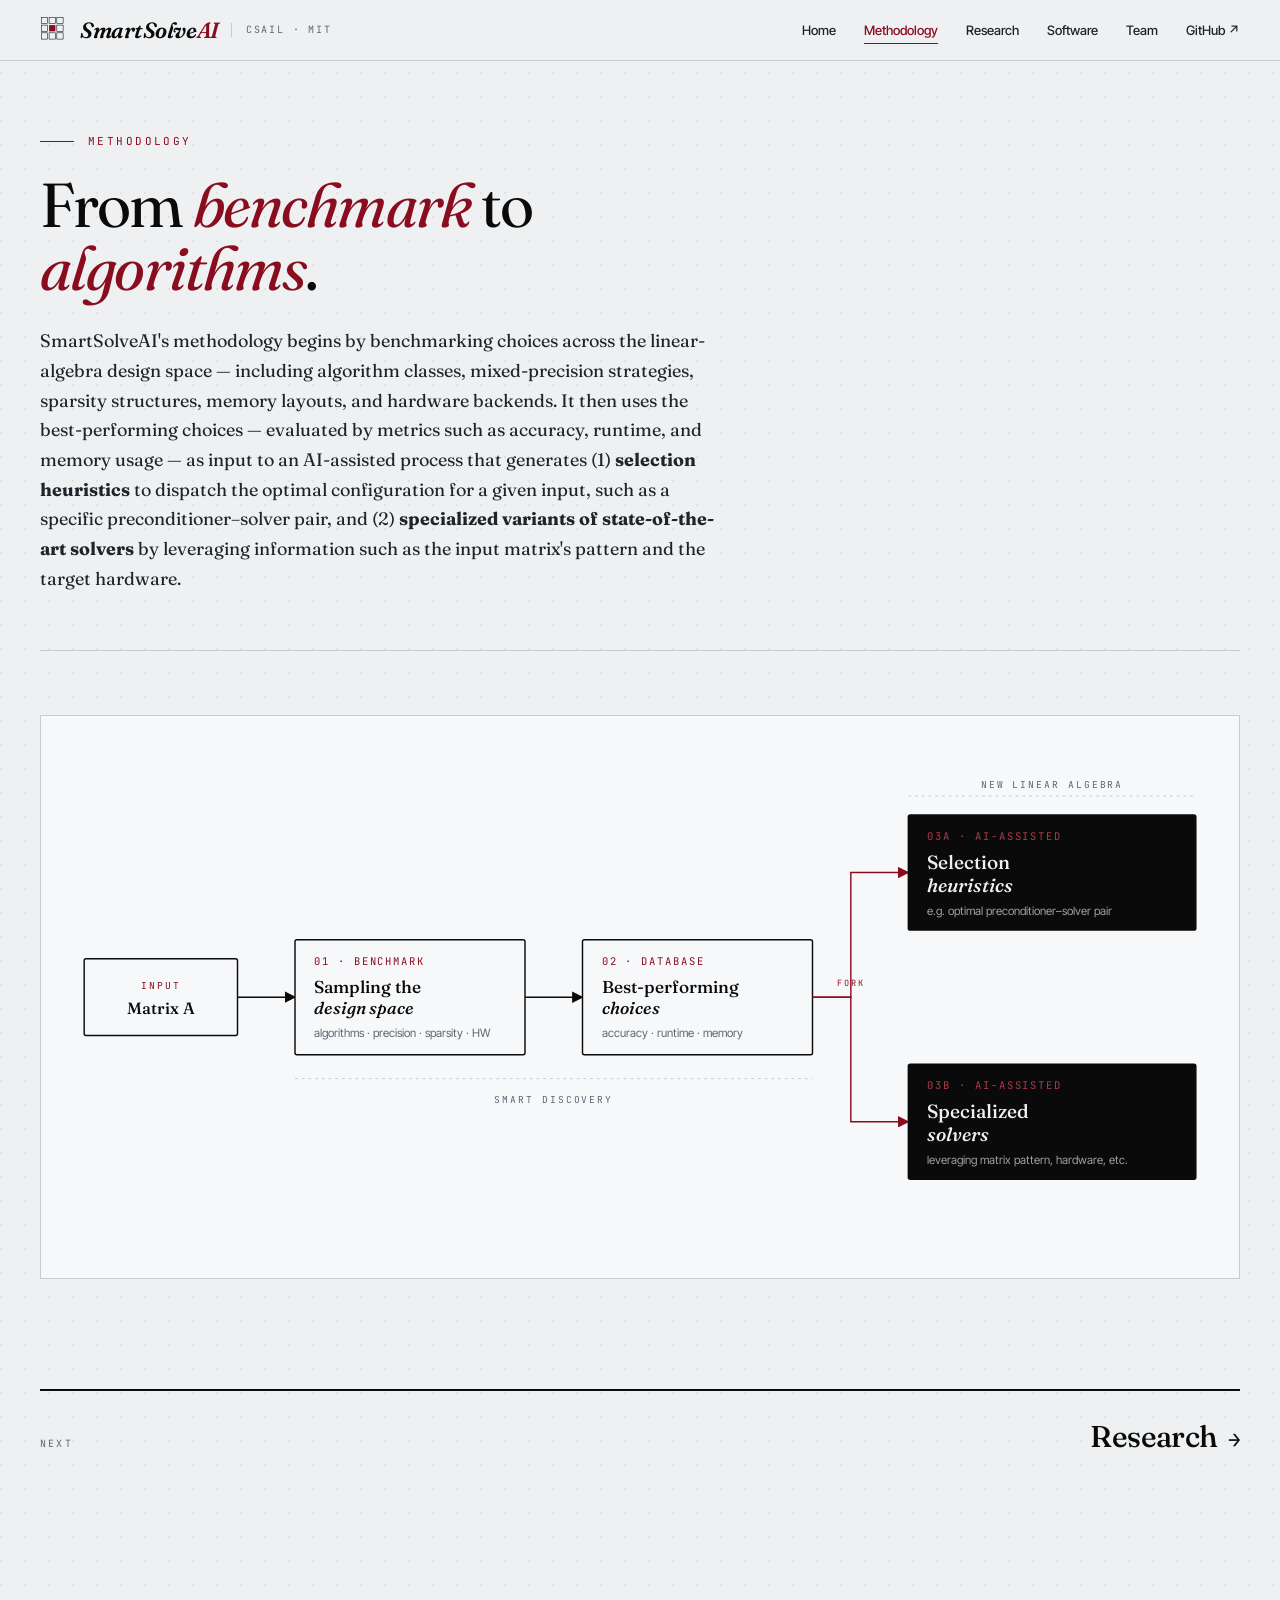
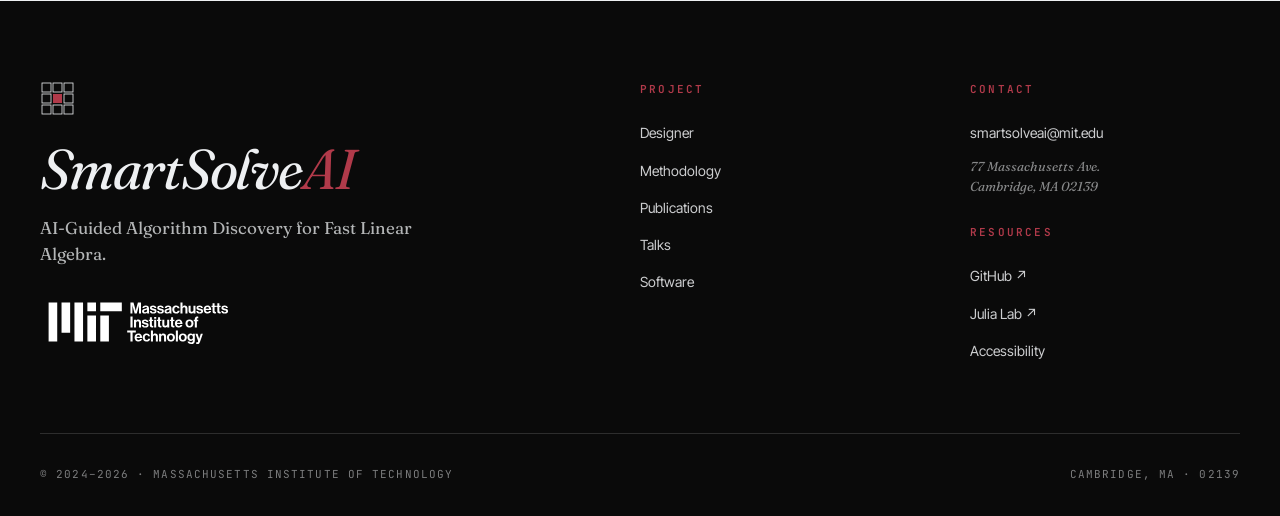
==== methodology.html @ df869f22 "Split the single page into five, with shared CSS and JS The site had grown to 8622px in one document" ====
<!DOCTYPE html>
<html lang="en">
<head>
<meta charset="UTF-8" />
<meta name="viewport" content="width=device-width, initial-scale=1.0" />
<!-- Google tag (gtag.js) -->
<script async src="https://www.googletagmanager.com/gtag/js?id=G-X3NBB3QCY7"></script>
<script>
  window.dataLayer = window.dataLayer || [];
  function gtag(){dataLayer.push(arguments);}
  gtag('js', new Date());
  gtag('config', 'G-X3NBB3QCY7');
</script>
<title>Methodology — SmartSolveAI | MIT</title>
<meta name="description" content="How SmartSolveAI works: benchmarking the linear-algebra design space, then using the best-performing choices to generate selection heuristics and specialized solver variants." />
<link rel="canonical" href="https://smartsolveai.mit.edu/methodology.html" />
<!-- Link previews. Plain meta tags — no account or service involved.
     Card regenerated from assets/social/og-card.src.html:
     google-chrome --headless --window-size=1200,630 --screenshot=assets/social/og-card.png <url> -->
<meta property="og:type" content="website" />
<meta property="og:site_name" content="SmartSolveAI" />
<meta property="og:url" content="https://smartsolveai.mit.edu/methodology.html" />
<meta property="og:title" content="Methodology — SmartSolveAI" />
<meta property="og:description" content="How SmartSolveAI works: benchmarking the linear-algebra design space, then using the best-performing choices to generate selection heuristics and specialized solver variants." />
<meta property="og:image" content="https://smartsolveai.mit.edu/assets/social/og-card.png" />
<meta property="og:image:type" content="image/png" />
<meta property="og:image:width" content="1200" />
<meta property="og:image:height" content="630" />
<meta property="og:image:alt" content="SmartSolveAI — AI-Guided Algorithm Discovery for Fast Linear Algebra. MIT CSAIL." />
<meta name="twitter:card" content="summary_large_image" />
<link rel="icon" type="image/svg+xml" href="data:image/svg+xml;utf8,<svg xmlns='http://www.w3.org/2000/svg' viewBox='0 0 80 80'><g stroke='%230a0a0a' stroke-width='3' fill='none'><rect x='4' y='4' width='18' height='18'/><rect x='26' y='4' width='18' height='18'/><rect x='48' y='4' width='18' height='18'/><rect x='4' y='26' width='18' height='18'/><rect x='48' y='26' width='18' height='18'/><rect x='4' y='48' width='18' height='18'/><rect x='26' y='48' width='18' height='18'/><rect x='48' y='48' width='18' height='18'/></g><rect x='26' y='26' width='18' height='18' fill='%238a0d1f'/></svg>" />
<link rel="preconnect" href="https://fonts.googleapis.com">
<link rel="preconnect" href="https://fonts.gstatic.com" crossorigin>
<link href="https://fonts.googleapis.com/css2?family=Fraunces:opsz,wght@9..144,300;9..144,400;9..144,500;9..144,600;9..144,700&family=Inter+Tight:wght@300;400;500;600;700&family=JetBrains+Mono:wght@300;400;500&display=swap" rel="stylesheet">
<link rel="stylesheet" href="assets/css/site.css?v=90e2dcd7-2072f599">
</head>
<body>

<a class="skip-link" href="#main">Skip to content</a>

<!-- TOP BAR -->
<header class="topbar">
  <div class="topbar-inner">
    <a href="index.html" class="brand" aria-label="SmartSolveAI home">
      <svg class="brand-svg" viewBox="0 0 80 80" xmlns="http://www.w3.org/2000/svg" aria-hidden="true">
        <g stroke="#0a0a0a" stroke-width="1.6" fill="none">
          <rect x="4"  y="4"  width="18" height="18"/>
          <rect x="26" y="4"  width="18" height="18"/>
          <rect x="48" y="4"  width="18" height="18"/>
          <rect x="4"  y="26" width="18" height="18"/>
          <rect x="48" y="26" width="18" height="18"/>
          <rect x="4"  y="48" width="18" height="18"/>
          <rect x="26" y="48" width="18" height="18"/>
          <rect x="48" y="48" width="18" height="18"/>
        </g>
        <rect x="26" y="26" width="18" height="18" fill="#8a0d1f"/>
      </svg>
      <span class="brand-mark">SmartSolve<span class="brand-mark-ai">AI</span></span>
      <span class="brand-tag">CSAIL · MIT</span>
    </a>
    <nav class="topnav">
      <a href="index.html">Home</a>
      <a href="methodology.html" class="is-active">Methodology</a>
      <a href="research.html">Research</a>
      <a href="software.html">Software</a>
      <a href="team.html">Team</a>
      <a href="https://github.com/Smart-Solve-AI">GitHub ↗</a>
    </nav>
  </div>
</header>



<main id="main">
<!-- PAGE HEAD -->
<header class="page-head">
  <div class="page-head-inner">
    <div class="page-eyebrow">Methodology</div>
    <h1 class="page-title">From <em>benchmark</em> to <em>algorithms</em>.</h1>
    <p class="page-lede">SmartSolveAI's methodology begins by benchmarking choices across the linear-algebra design space — including algorithm classes, mixed-precision strategies, sparsity structures, memory layouts, and hardware backends. It then uses the best-performing choices — evaluated by metrics such as accuracy, runtime, and memory usage — as input to an AI-assisted process that generates (1) <strong>selection heuristics</strong> to dispatch the optimal configuration for a given input, such as a specific preconditioner–solver pair, and (2) <strong>specialized variants of state-of-the-art solvers</strong> by leveraging information such as the input matrix's pattern and the target hardware.</p>
  </div>
</header>
<div class="page-rule"></div>

<!-- METHODOLOGY -->
<section class="content" id="methodology">

  <div class="pipeline">
    <svg viewBox="0 0 1200 520" xmlns="http://www.w3.org/2000/svg" aria-labelledby="pipelineTitle" role="img">
      <title id="pipelineTitle">SmartSolveAI methodology pipeline diagram</title>

      <defs>
        <marker id="arrow" viewBox="0 0 10 10" refX="9" refY="5" markerWidth="8" markerHeight="8" orient="auto">
          <path d="M 0 0 L 10 5 L 0 10 z" fill="#0a0a0a"/>
        </marker>
        <marker id="arrow-accent" viewBox="0 0 10 10" refX="9" refY="5" markerWidth="8" markerHeight="8" orient="auto">
          <path d="M 0 0 L 10 5 L 0 10 z" fill="#8a0d1f"/>
        </marker>
      </defs>

      <!-- INPUT -->
      <g class="node node-input">
        <rect x="20" y="220" width="160" height="80" rx="2" fill="#f7f8fa" stroke="#0a0a0a" stroke-width="1.5"/>
        <text x="100" y="252" text-anchor="middle" font-family="JetBrains Mono, monospace" font-size="10" letter-spacing="2" fill="#8a0d1f">INPUT</text>
        <text x="100" y="278" text-anchor="middle" font-family="Fraunces, serif" font-size="17" font-weight="500" fill="#0a0a0a">Matrix A</text>
      </g>

      <!-- Arrow to stage 01 -->
      <line x1="180" y1="260" x2="240" y2="260" stroke="#0a0a0a" stroke-width="1.5" marker-end="url(#arrow)"/>

      <!-- STAGE 01: BENCHMARK -->
      <g class="node">
        <rect x="240" y="200" width="240" height="120" rx="2" fill="#f7f8fa" stroke="#0a0a0a" stroke-width="1.5"/>
        <text x="260" y="226" font-family="JetBrains Mono, monospace" font-size="11" letter-spacing="2" fill="#8a0d1f">01 · BENCHMARK</text>
        <text x="260" y="256" font-family="Fraunces, serif" font-size="18" font-weight="500" fill="#0a0a0a">Sampling the</text>
        <text x="260" y="278" font-family="Fraunces, serif" font-size="18" font-weight="500" font-style="italic" fill="#0a0a0a">design space</text>
        <text x="260" y="302" font-family="Inter Tight, sans-serif" font-size="12" fill="#5c6773">algorithms · precision · sparsity · HW</text>
      </g>

      <!-- Arrow to stage 02 -->
      <line x1="480" y1="260" x2="540" y2="260" stroke="#0a0a0a" stroke-width="1.5" marker-end="url(#arrow)"/>

      <!-- STAGE 02: DATABASE / BEST-PERFORMING -->
      <g class="node">
        <rect x="540" y="200" width="240" height="120" rx="2" fill="#f7f8fa" stroke="#0a0a0a" stroke-width="1.5"/>
        <text x="560" y="226" font-family="JetBrains Mono, monospace" font-size="11" letter-spacing="2" fill="#8a0d1f">02 · DATABASE</text>
        <text x="560" y="256" font-family="Fraunces, serif" font-size="18" font-weight="500" fill="#0a0a0a">Best-performing</text>
        <text x="560" y="278" font-family="Fraunces, serif" font-size="18" font-weight="500" font-style="italic" fill="#0a0a0a">choices</text>
        <text x="560" y="302" font-family="Inter Tight, sans-serif" font-size="12" fill="#5c6773">accuracy · runtime · memory</text>
      </g>

      <!-- FORK -->
      <!-- top branch line -->
      <path d="M 780 260 L 820 260 L 820 130 L 880 130" fill="none" stroke="#8a0d1f" stroke-width="1.5" marker-end="url(#arrow-accent)"/>
      <!-- bottom branch line -->
      <path d="M 780 260 L 820 260 L 820 390 L 880 390" fill="none" stroke="#8a0d1f" stroke-width="1.5" marker-end="url(#arrow-accent)"/>

      <!-- fork label -->
      <text x="820" y="248" text-anchor="middle" font-family="JetBrains Mono, monospace" font-size="9" letter-spacing="2" fill="#8a0d1f">FORK</text>

      <!-- BRANCH A: SELECTION HEURISTICS -->
      <g class="node node-out">
        <rect x="880" y="70" width="300" height="120" rx="2" fill="#0a0a0a" stroke="#0a0a0a" stroke-width="1.5"/>
        <text x="900" y="96" font-family="JetBrains Mono, monospace" font-size="11" letter-spacing="2" fill="#b13a4a">03A · AI-ASSISTED</text>
        <text x="900" y="126" font-family="Fraunces, serif" font-size="20" font-weight="500" fill="#eef0f2">Selection</text>
        <text x="900" y="150" font-family="Fraunces, serif" font-size="20" font-weight="500" font-style="italic" fill="#eef0f2">heuristics</text>
        <text x="900" y="174" font-family="Inter Tight, sans-serif" font-size="12" fill="rgba(238,240,242,0.65)">e.g. optimal preconditioner–solver pair</text>
      </g>

      <!-- BRANCH B: SPECIALIZED SOLVERS -->
      <g class="node node-out">
        <rect x="880" y="330" width="300" height="120" rx="2" fill="#0a0a0a" stroke="#0a0a0a" stroke-width="1.5"/>
        <text x="900" y="356" font-family="JetBrains Mono, monospace" font-size="11" letter-spacing="2" fill="#b13a4a">03B · AI-ASSISTED</text>
        <text x="900" y="386" font-family="Fraunces, serif" font-size="20" font-weight="500" fill="#eef0f2">Specialized</text>
        <text x="900" y="410" font-family="Fraunces, serif" font-size="20" font-weight="500" font-style="italic" fill="#eef0f2">solvers</text>
        <text x="900" y="434" font-family="Inter Tight, sans-serif" font-size="12" fill="rgba(238,240,242,0.65)">leveraging matrix pattern, hardware, etc.</text>
      </g>

      <!-- shared-stage dotted underline -->
      <line x1="240" y1="345" x2="780" y2="345" stroke="#c4ccd4" stroke-width="1" stroke-dasharray="3 4"/>
      <text x="510" y="370" text-anchor="middle" font-family="JetBrains Mono, monospace" font-size="10" letter-spacing="2" fill="#5c6773">SMART DISCOVERY</text>

      <!-- divergence label -->
      <line x1="880" y1="50" x2="1180" y2="50" stroke="#c4ccd4" stroke-width="1" stroke-dasharray="3 4"/>
      <text x="1030" y="42" text-anchor="middle" font-family="JetBrains Mono, monospace" font-size="10" letter-spacing="2" fill="#5c6773">NEW LINEAR ALGEBRA</text>
    </svg>
  </div>
</section>


<!-- NEXT -->
<nav class="page-next">
  <div class="page-next-inner">
    <span class="page-next-label">Next</span>
    <a class="page-next-link" href="research.html">Research<span class="arr">→</span></a>
  </div>
</nav>
</main>

<!-- FOOTER -->
<footer>
  <div class="footer-inner">
    <div class="footer-top">
      <div>
        <svg class="footer-mark" viewBox="0 0 80 80" xmlns="http://www.w3.org/2000/svg" aria-hidden="true">
          <g stroke="#eef0f2" stroke-width="1.6" fill="none">
            <rect x="4"  y="4"  width="18" height="18"/>
            <rect x="26" y="4"  width="18" height="18"/>
            <rect x="48" y="4"  width="18" height="18"/>
            <rect x="4"  y="26" width="18" height="18"/>
            <rect x="48" y="26" width="18" height="18"/>
            <rect x="4"  y="48" width="18" height="18"/>
            <rect x="26" y="48" width="18" height="18"/>
            <rect x="48" y="48" width="18" height="18"/>
          </g>
          <rect x="26" y="26" width="18" height="18" fill="#b13a4a"/>
        </svg>
        <div class="footer-brand">SmartSolve<span class="footer-brand-ai">AI</span></div>
        <p class="footer-tagline">
          AI-Guided Algorithm Discovery for Fast Linear Algebra.
        </p>

        <!--
          MIT LOCK-UP — required by MIT Brand Guide (brand.mit.edu/logos-marks/logo-lock-ups).
          Replace src below with the official lock-up downloaded from:
          https://brand.mit.edu/downloads?downloads_keywords=lockups
          The three-line lock-up should be used above 50px tall on digital.
          When over a dark background (this footer), use the WHITE variant.
        -->
        <a href="https://www.mit.edu/" class="mit-lockup" target="_blank" rel="noopener" aria-label="Massachusetts Institute of Technology">
          <img src="assets/logos/mit-lockup-white.svg" alt="Massachusetts Institute of Technology"
               onerror="this.style.display='none'; this.nextElementSibling.style.display='block';"/>
          <span class="mit-lockup-fallback">Massachusetts Institute of Technology</span>
        </a>
      </div>
      <div class="footer-col">
        <h2 class="footer-head">Project</h2>
        <ul>
          <li><a href="index.html#designer">Designer</a></li>
          <li><a href="methodology.html">Methodology</a></li>
          <li><a href="research.html#publications">Publications</a></li>
          <li><a href="research.html#talks">Talks</a></li>
          <li><a href="software.html">Software</a></li>
        </ul>
      </div>
      <div class="footer-col">
        <h2 class="footer-head">Contact</h2>
        <ul>
          <li><a href="mailto:smartsolveai@mit.edu">smartsolveai@mit.edu</a></li>
          <li class="footer-addr">77 Massachusetts Ave.<br>Cambridge, MA 02139</li>
        </ul>
        <h2 class="footer-head" style="margin-top:28px">Resources</h2>
        <ul>
          <li><a href="https://github.com/Smart-Solve-AI" target="_blank" rel="noopener">GitHub ↗</a></li>
          <li><a href="https://julia.mit.edu/" target="_blank" rel="noopener">Julia Lab ↗</a></li>
          <li><a href="https://accessibility.mit.edu/captioning/mit-nad-agreement/" target="_blank" rel="noopener">Accessibility</a></li>
        </ul>
      </div>
    </div>
    <div class="footer-bottom">
      <div>© 2024–2026 · Massachusetts Institute of Technology</div>
      <div>Cambridge, MA · 02139</div>
    </div>
  </div>
</footer>

<script src="assets/js/site.js?v=90e2dcd7-2072f599" defer></script>

</body>
</html>
---- assets/css/site.css ----
/* SmartSolveAI — site-wide stylesheet, shared by every page. */
:root {
    --ink: #0a0a0a;
    --ink-soft: #1f242b;
    --paper: #eef0f2;
    --paper-warm: #e3e7ec;
    --paper-bright: #f7f8fa;
    --accent: #8a0d1f;
    --accent-soft: #b13a4a;
    --rule: #c4ccd4;
    --muted: #5c6773;
    --highlight: #dfe5ec;
    --serif: 'Fraunces', 'Times New Roman', serif;
    --sans: 'Inter Tight', system-ui, sans-serif;
    --mono: 'JetBrains Mono', 'Courier New', monospace;
  }

  * { margin: 0; padding: 0; box-sizing: border-box; }

  html { scroll-behavior: smooth; }

  body {
    background: var(--paper);
    color: var(--ink);
    font-family: var(--serif);
    font-weight: 400;
    line-height: 1.6;
    font-size: 17px;
    -webkit-font-smoothing: antialiased;
    overflow-x: hidden;
    background-image:
      radial-gradient(circle at 1px 1px, rgba(10,10,10,0.06) 1px, transparent 0);
    background-size: 24px 24px;
  }

  /* ------------- NAVIGATION ------------- */
  .topbar {
    position: sticky;
    top: 0;
    z-index: 100;
    background: rgba(238, 240, 242, 0.92);
    backdrop-filter: blur(12px);
    -webkit-backdrop-filter: blur(12px);
    border-bottom: 1px solid var(--rule);
  }
  .topbar-inner {
    max-width: 1280px;
    margin: 0 auto;
    padding: 16px 40px;
    display: flex;
    align-items: center;
    justify-content: space-between;
    gap: 32px;
  }
  .brand {
    display: flex;
    align-items: center;
    gap: 12px;
    text-decoration: none;
    color: var(--ink);
  }
  .brand-svg {
    width: 28px;
    height: 28px;
    flex-shrink: 0;
    transition: transform 0.4s cubic-bezier(0.2, 0.8, 0.2, 1);
  }
  .brand:hover .brand-svg {
    transform: rotate(-90deg);
  }
  .brand-mark {
    font-family: var(--serif);
    font-weight: 600;
    font-size: 22px;
    letter-spacing: -0.02em;
    font-style: italic;
    line-height: 1;
  }
  .brand-mark-ai {
    color: var(--accent);
  }
  .brand-tag {
    font-family: var(--mono);
    font-size: 10px;
    text-transform: uppercase;
    letter-spacing: 0.18em;
    color: var(--muted);
    border-left: 1px solid var(--rule);
    padding-left: 14px;
    line-height: 1.4;
    align-self: center;
  }
  .topnav {
    display: flex;
    gap: 28px;
    font-family: var(--sans);
    font-size: 13px;
    font-weight: 500;
  }
  .topnav a {
    color: var(--ink-soft);
    text-decoration: none;
    position: relative;
    transition: color 0.2s;
  }
  .topnav a:hover { color: var(--accent); }
  .topnav a::after {
    content: '';
    position: absolute;
    bottom: -4px; left: 0;
    width: 0; height: 1px;
    background: var(--accent);
    transition: width 0.25s;
  }
  .topnav a:hover::after { width: 100%; }

  /* ------------- HERO ------------- */
  .hero {
    max-width: 1280px;
    margin: 0 auto;
    padding: 80px 40px 60px;
    position: relative;
  }
  .hero-grid {
    display: grid;
    grid-template-columns: 1fr 1fr;
    gap: 80px;
    align-items: end;
  }
  .hero-meta {
    font-family: var(--mono);
    font-size: 11px;
    letter-spacing: 0.2em;
    text-transform: uppercase;
    color: var(--muted);
    display: flex;
    align-items: center;
    gap: 14px;
    margin-bottom: 28px;
  }
  .hero-meta::before {
    content: '';
    width: 36px; height: 1px;
    background: var(--accent);
  }
  .hero-title {
    font-family: var(--serif);
    font-weight: 400;
    font-size: clamp(48px, 7vw, 92px);
    line-height: 0.98;
    letter-spacing: -0.035em;
    color: var(--ink);
    font-variation-settings: "opsz" 144;
  }
  .hero-title em {
    font-style: italic;
    color: var(--accent);
    font-weight: 500;
  }
  .hero-rule {
    height: 1px;
    background: var(--ink);
    margin: 40px 0 0;
    width: 100%;
  }
  .hero-side {
    padding-bottom: 8px;
  }
  .hero-lede {
    font-family: var(--serif);
    font-size: 19px;
    line-height: 1.55;
    color: var(--ink-soft);
    font-weight: 400;
  }
  .hero-lede strong {
    background: var(--highlight);
    padding: 1px 6px;
    font-weight: 500;
    box-decoration-break: clone;
    -webkit-box-decoration-break: clone;
  }
  .hero-banner-note {
    margin-top: 24px;
    padding: 14px 18px;
    background: var(--paper-bright);
    border-left: 3px solid var(--accent);
    font-family: var(--sans);
    font-size: 13px;
    color: var(--ink-soft);
  }
  .hero-banner-note .pulse {
    display: inline-block;
    width: 8px; height: 8px;
    border-radius: 50%;
    background: var(--accent);
    margin-right: 10px;
    animation: pulse 1.8s ease-in-out infinite;
    vertical-align: middle;
  }
  @keyframes pulse {
    0%, 100% { opacity: 1; transform: scale(1); }
    50% { opacity: 0.4; transform: scale(1.3); }
  }

  /* Decorative matrix art in hero */
  .matrix-art {
    position: absolute;
    top: 90px;
    right: -40px;
    width: 220px;
    height: 220px;
    opacity: 0.07;
    pointer-events: none;
    z-index: 0;
  }

  /* ------------- METRICS BAR ------------- */
  .metrics {
    max-width: 1280px;
    margin: 60px auto 0;
    padding: 0 40px;
  }
  .metrics-row {
    display: grid;
    grid-template-columns: repeat(4, 1fr);
    border-top: 2px solid var(--ink);
    border-bottom: 1px solid var(--rule);
  }
  .metric {
    padding: 28px 24px 28px 0;
    border-right: 1px solid var(--rule);
  }
  .metric:last-child { border-right: none; padding-right: 0; }
  .metric:not(:first-child) { padding-left: 24px; }
  .metric-num {
    font-family: var(--serif);
    font-size: 48px;
    line-height: 1;
    font-weight: 400;
    letter-spacing: -0.03em;
    color: var(--ink);
  }
  .metric-num sup {
    font-size: 18px;
    color: var(--accent);
    font-weight: 500;
    margin-left: 2px;
    top: -1.4em;
  }
  .metric-label {
    font-family: var(--mono);
    font-size: 11px;
    text-transform: uppercase;
    letter-spacing: 0.15em;
    color: var(--muted);
    margin-top: 12px;
  }

  /* ------------- SECTION SCAFFOLDING ------------- */
  section.content {
    max-width: 1280px;
    margin: 0 auto;
    padding: 110px 40px 0;
  }
  .section-head {
    display: grid;
    grid-template-columns: 1fr 2fr;
    gap: 60px;
    margin-bottom: 56px;
    align-items: start;
  }
  .section-eyebrow {
    font-family: var(--mono);
    font-size: 11px;
    letter-spacing: 0.22em;
    text-transform: uppercase;
    color: var(--accent);
    display: flex;
    align-items: center;
    gap: 12px;
  }
  .section-eyebrow .num {
    font-size: 10px;
    color: var(--muted);
    border: 1px solid var(--rule);
    padding: 3px 7px;
    border-radius: 2px;
  }
  .section-title {
    font-family: var(--serif);
    font-size: clamp(36px, 4.5vw, 56px);
    line-height: 1.02;
    letter-spacing: -0.025em;
    font-weight: 400;
    margin-top: 20px;
  }
  .section-title em { font-style: italic; color: var(--accent); }
  .section-lede {
    font-size: 18px;
    line-height: 1.65;
    color: var(--ink-soft);
    max-width: 56ch;
  }

  /* ------------- METHODOLOGY · PIPELINE ------------- */
  .pipeline {
    background: var(--paper-bright);
    border: 1px solid var(--rule);
    padding: 32px 24px;
    overflow-x: auto;
  }
  .pipeline svg {
    width: 100%;
    height: auto;
    min-width: 900px;
    display: block;
  }

  /* ------------- PUBLICATIONS ------------- */
  .pubs-list {
    border-top: 2px solid var(--ink);
  }
  .pub {
    display: grid;
    grid-template-columns: 100px 1fr auto;
    gap: 32px;
    padding: 28px 0;
    border-bottom: 1px solid var(--rule);
    align-items: start;
    transition: background 0.25s;
  }
  .pub:hover { background: rgba(232, 220, 184, 0.25); padding-left: 12px; padding-right: 12px; }
  .pub-year {
    font-family: var(--mono);
    font-size: 13px;
    letter-spacing: 0.1em;
    color: var(--muted);
    padding-top: 3px;
  }
  .pub-content { font-family: var(--serif); }
  .pub-title {
    font-size: 19px;
    line-height: 1.35;
    font-weight: 500;
    letter-spacing: -0.01em;
    margin-bottom: 8px;
  }
  .pub-title em { font-style: italic; }
  .award-tag {
    display: inline-block;
    font-family: var(--mono);
    font-size: 10px;
    letter-spacing: 0.15em;
    text-transform: uppercase;
    font-style: normal;
    color: var(--accent);
    border: 1px solid var(--accent);
    padding: 3px 8px 2px;
    margin-left: 8px;
    vertical-align: middle;
    white-space: nowrap;
    font-weight: 500;
    line-height: 1.4;
    transform: translateY(-2px);
  }
  .kind-tag-deprecated {
    border-style: dashed;
    opacity: 0.85;
  }
  .kind-tag {
    display: inline-block;
    font-family: var(--mono);
    font-size: 10px;
    letter-spacing: 0.15em;
    text-transform: uppercase;
    font-style: normal;
    color: var(--muted);
    border: 1px solid var(--rule);
    padding: 3px 8px 2px;
    margin-left: 8px;
    vertical-align: middle;
    white-space: nowrap;
    font-weight: 500;
    line-height: 1.4;
    transform: translateY(-2px);
  }
  .pub-authors {
    font-size: 14px;
    color: var(--ink-soft);
    font-family: var(--sans);
    margin-bottom: 6px;
  }
  .pub-venue {
    font-size: 13px;
    color: var(--muted);
    font-family: var(--sans);
    font-style: italic;
  }
  .pub-venue a {
    color: var(--ink-soft);
    text-decoration: none;
    border-bottom: 1px dotted var(--rule);
    transition: color 0.2s, border-color 0.2s;
  }
  .pub-venue a:hover {
    color: var(--accent);
    border-bottom-color: var(--accent);
    border-bottom-style: solid;
  }
  .pub-link {
    font-family: var(--mono);
    font-size: 11px;
    text-transform: uppercase;
    letter-spacing: 0.15em;
    color: var(--ink);
    text-decoration: none;
    border-bottom: 1px solid var(--ink);
    padding-bottom: 2px;
    align-self: center;
    transition: color 0.2s, border-color 0.2s;
    white-space: nowrap;
  }
  .pub-link:hover { color: var(--accent); border-color: var(--accent); }
  .pub-link.preparing { border: 1px dashed var(--muted); padding: 6px 10px; border-bottom: 1px dashed var(--muted); color: var(--muted); }
  .pub-link.pub-link-pending {
    color: var(--muted);
    border-bottom-color: var(--muted);
    border-bottom-style: dashed;
    pointer-events: none;
  }
  .pub-link.pub-link-pending::after {
    content: ' (link soon)';
    font-size: 9px;
    letter-spacing: 0.1em;
    color: var(--muted);
  }
  .pub-actions-col {
    display: flex;
    flex-direction: column;
    align-items: flex-end;
    gap: 12px;
    align-self: center;
  }
  .pub-bib {
    font-family: var(--mono);
    font-size: 11px;
    text-transform: uppercase;
    letter-spacing: 0.15em;
    color: var(--muted);
    background: none;
    border: none;
    border-bottom: 1px dashed var(--muted);
    padding-bottom: 2px;
    cursor: pointer;
    transition: color 0.2s, border-color 0.2s;
    white-space: nowrap;
  }
  .pub-bib:hover { color: var(--accent); border-color: var(--accent); border-bottom-style: solid; }
  .pub-bib-all-bar {
    display: flex;
    justify-content: flex-end;
    padding: 14px 0;
    border-bottom: 2px solid var(--ink);
    margin-bottom: 0;
  }
  .pub-bib-all {
    font-family: var(--mono);
    font-size: 11px;
    text-transform: uppercase;
    letter-spacing: 0.15em;
    color: var(--muted);
    background: none;
    border: none;
    border-bottom: 1px dashed var(--muted);
    padding-bottom: 2px;
    cursor: pointer;
    transition: color 0.2s, border-color 0.2s;
  }
  .pub-bib-all:hover { color: var(--accent); border-color: var(--accent); border-bottom-style: solid; }

  /* ------------- TALKS ------------- */
  .talks {
    display: grid;
    grid-template-columns: 1fr 1fr 1fr;
    gap: 24px;
  }
  .talk-card {
    background: var(--paper-bright);
    border: 1px solid var(--rule);
    padding: 28px;
    text-decoration: none;
    color: var(--ink);
    display: flex;
    flex-direction: column;
    transition: transform 0.3s, border-color 0.3s, box-shadow 0.3s;
    position: relative;
  }
  .talk-card:hover {
    transform: translateY(-3px);
    border-color: var(--ink);
    box-shadow: 6px 6px 0 var(--ink);
  }
  .talk-venue {
    font-family: var(--mono);
    font-size: 10px;
    letter-spacing: 0.18em;
    text-transform: uppercase;
    color: var(--accent);
    margin-bottom: 16px;
  }
  .talk-title {
    font-family: var(--serif);
    font-size: 18px;
    line-height: 1.3;
    font-weight: 500;
    letter-spacing: -0.01em;
    font-style: italic;
    margin-bottom: 16px;
    flex: 1;
  }
  .talk-meta {
    font-family: var(--sans);
    font-size: 13px;
    color: var(--ink-soft);
    margin-top: auto;
    padding-top: 16px;
    border-top: 1px solid var(--rule);
    display: flex;
    justify-content: space-between;
    align-items: center;
  }
  .talk-arrow {
    font-family: var(--mono);
    font-size: 14px;
    transition: transform 0.25s;
  }
  .talk-card:hover .talk-arrow { transform: translateX(4px); color: var(--accent); }

  /* ------------- SOFTWARE ------------- */
  .software-block {
    display: grid;
    grid-template-columns: 1fr 1fr;
    gap: 60px;
    align-items: start;
  }
  .code-window {
    background: var(--ink);
    border-radius: 6px;
    overflow: hidden;
    font-family: var(--mono);
    box-shadow: 0 20px 40px -10px rgba(0,0,0,0.25);
  }
  .code-header {
    background: #1a1a1a;
    padding: 12px 16px;
    display: flex;
    align-items: center;
    gap: 8px;
    border-bottom: 1px solid #2a2a2a;
  }
  .code-dot {
    width: 11px; height: 11px;
    border-radius: 50%;
    background: #3a3a3a;
  }
  .code-dot.r { background: #ff5f56; }
  .code-dot.y { background: #ffbd2e; }
  .code-dot.g { background: #27c93f; }
  .code-filename {
    margin-left: 12px;
    color: #888;
    font-size: 12px;
  }
  .code-body {
    padding: 22px 24px;
    font-size: 13.5px;
    line-height: 1.7;
    color: #e8e8e8;
    overflow-x: auto;
  }
  .code-body .kw { color: #ff8896; }
  .code-body .fn { color: #ffd58a; }
  .code-body .str { color: #a8d995; }
  .code-body .com { color: #6a6a6a; font-style: italic; }
  .code-body .var { color: #9bbcff; }
  .code-body .prompt { color: #ff8896; font-weight: 600; margin-right: 4px; }

  .poc-block { margin-bottom: 24px; }
  .poc-block:last-child { margin-bottom: 0; }
  .code-row {
    margin-top: 40px;
    display: grid;
    grid-template-columns: 1fr 1fr;
    gap: 24px;
    align-items: start;
  }
  .code-row .poc-block { margin-bottom: 0; }
  .poc-label {
    font-family: var(--mono);
    font-size: 11px;
    letter-spacing: 0.22em;
    text-transform: uppercase;
    color: var(--accent);
    margin-bottom: 12px;
    display: flex;
    align-items: center;
    gap: 12px;
  }
  .poc-label::after {
    content: '';
    flex: 1;
    height: 1px;
    background: var(--rule);
  }

  .software-info h3 {
    font-family: var(--serif);
    font-size: 26px;
    font-weight: 500;
    letter-spacing: -0.02em;
    margin-bottom: 16px;
    line-height: 1.2;
  }
  .software-info p {
    font-size: 16px;
    line-height: 1.65;
    color: var(--ink-soft);
    margin-bottom: 24px;
  }
  .software-actions {
    display: flex;
    gap: 14px;
    flex-wrap: wrap;
  }
  .btn {
    display: inline-flex;
    align-items: center;
    gap: 10px;
    padding: 13px 22px;
    font-family: var(--sans);
    font-size: 13px;
    font-weight: 500;
    text-decoration: none;
    letter-spacing: 0.02em;
    transition: all 0.25s;
    border: 1px solid var(--ink);
  }
  .btn-primary {
    background: var(--ink);
    color: var(--paper);
  }
  .btn-primary:hover {
    background: var(--accent);
    border-color: var(--accent);
  }
  .btn-ghost {
    background: transparent;
    color: var(--ink);
  }
  .btn-ghost:hover {
    background: var(--ink);
    color: var(--paper);
  }
  .btn-arrow {
    font-family: var(--mono);
    font-size: 14px;
  }
  .software-citation {
    margin-top: 28px;
    padding: 18px 20px;
    background: var(--paper-bright);
    border-left: 2px solid var(--rule);
    font-family: var(--mono);
    font-size: 12px;
    line-height: 1.7;
    color: var(--muted);
  }

  /* ------------- PRODUCT BLOCKS ------------- */
  .product-block {
    margin-bottom: 80px;
  }
  .product-block:last-child {
    margin-bottom: 0;
  }
  .product-badge {
    display: flex;
    align-items: baseline;
    gap: 16px;
    padding-bottom: 18px;
    margin-bottom: 36px;
    border-bottom: 1px solid var(--rule);
  }
  .product-badge-num {
    font-family: var(--mono);
    font-size: 11px;
    letter-spacing: 0.2em;
    color: var(--accent);
  }
  .product-badge-name {
    font-family: var(--serif);
    font-size: 24px;
    font-weight: 500;
    letter-spacing: -0.015em;
    color: var(--ink);
  }
  .product-badge-kind {
    margin-left: auto;
    font-family: var(--mono);
    font-size: 10px;
    letter-spacing: 0.18em;
    text-transform: uppercase;
    color: var(--muted);
  }

  /* Inline links inside product descriptions */
  .inline-link {
    color: var(--ink);
    text-decoration: none;
    border-bottom: 1px solid var(--rule);
    transition: color 0.2s, border-color 0.2s;
  }
  .inline-link:hover {
    color: var(--accent);
    border-bottom-color: var(--accent);
  }

  /* Pending CTA — sits on top of btn-primary, keeps the dark ground but signals "not yet live" */
  .btn.btn-pending {
    opacity: 0.55;
    pointer-events: none;
    cursor: not-allowed;
  }
  .btn.btn-pending::after {
    content: ' · coming soon';
    font-size: 11px;
    letter-spacing: 0.1em;
    margin-left: 4px;
    opacity: 0.85;
  }

  /* Discovery flow micro-diagram */
  .discovery-flow {
    width: 100%;
    height: auto;
    display: block;
    background: var(--paper-bright);
    border: 1px solid var(--rule);
    padding: 18px;
  }

  /* Multi-paragraph spacing inside software-info */
  .software-info p + p {
    margin-top: 14px;
  }

  /* ------------- TEAM ------------- */
  .julia-inline {
    color: var(--ink);
    text-decoration: none;
    font-weight: 500;
    border-bottom: 1px solid var(--ink);
    padding-bottom: 1px;
    white-space: nowrap;
    transition: color 0.2s, border-color 0.2s;
  }
  .julia-inline:hover {
    color: var(--accent);
    border-bottom-color: var(--accent);
  }
  .julia-dot-mark {
    display: inline-block;
    position: relative;
    width: 18px;
    height: 16px;
    vertical-align: -3px;
    margin-right: 6px;
  }
  .julia-dot-mark .dot {
    position: absolute;
    width: 8px; height: 8px;
    border-radius: 50%;
  }
  /* triangle: red on top, purple bottom-left, green bottom-right */
  .julia-dot-mark .dot-r { top: 0; left: 50%; transform: translateX(-50%); background: #cb3c33; }
  .julia-dot-mark .dot-p { bottom: 0; left: 0; background: #9558b2; }
  .julia-dot-mark .dot-g { bottom: 0; right: 0; background: #389826; }
  .ext-arrow {
    display: inline-block;
    margin-left: 4px;
    font-family: var(--mono);
    font-size: 0.85em;
    color: var(--muted);
  }
  .julia-inline:hover .ext-arrow { color: var(--accent); }

  /* ------------- ACKNOWLEDGEMENTS ------------- */
  .ack-row {
    display: grid;
    grid-template-columns: repeat(3, 1fr);
    gap: 24px;
  }
  .ack-card {
    background: var(--paper-bright);
    border: 1px solid var(--rule);
    padding: 36px 28px 28px;
    text-decoration: none;
    color: var(--ink);
    text-align: center;
    transition: all 0.3s;
    display: flex;
    flex-direction: column;
    justify-content: flex-start;
    align-items: center;
    min-height: 220px;
  }
  .ack-card:hover {
    background: var(--paper-warm);
    border-color: var(--ink);
  }
  .ack-logo {
    height: 70px;
    margin-bottom: 22px;
    display: flex;
    align-items: center;
    justify-content: center;
    width: 100%;
  }
  .ack-logo img {
    max-height: 70px;
    max-width: 180px;
    width: auto;
    height: auto;
    object-fit: contain;
    transition: opacity 0.3s;
  }
  .ack-card:hover .ack-logo img { opacity: 0.85; }
  .ack-logo-fallback {
    display: none;
    font-family: var(--serif);
    font-weight: 500;
    font-size: 38px;
    letter-spacing: 0.04em;
    color: var(--ink);
    line-height: 1;
  }
  .ack-card:hover .ack-logo-fallback { color: var(--accent); }
  .ack-card .ack-name {
    font-family: var(--serif);
    font-size: 16px;
    font-weight: 500;
    letter-spacing: -0.005em;
    line-height: 1.3;
    margin-bottom: 6px;
  }
  .ack-card .ack-desc {
    font-family: var(--mono);
    font-size: 10px;
    letter-spacing: 0.18em;
    text-transform: uppercase;
    line-height: 1.5;
    color: var(--muted);
    transition: color 0.3s;
    margin-top: 4px;
  }

  /* ------------- FOOTER ------------- */
  footer {
    margin-top: 140px;
    background: var(--ink);
    color: var(--paper);
    padding: 80px 0 32px;
  }
  .footer-inner {
    max-width: 1280px;
    margin: 0 auto;
    padding: 0 40px;
  }
  .footer-top {
    display: grid;
    grid-template-columns: 2fr 1fr 1fr;
    gap: 60px;
    padding-bottom: 60px;
    border-bottom: 1px solid rgba(238,240,242,0.15);
  }
  .footer-mark {
    width: 40px;
    height: 40px;
    margin-bottom: 20px;
    display: block;
  }
  .footer-brand {
    font-family: var(--serif);
    font-size: 56px;
    font-weight: 400;
    line-height: 1;
    letter-spacing: -0.03em;
    font-style: italic;
    margin-bottom: 18px;
  }
  .footer-brand::first-letter { color: inherit; }
  .footer-brand-ai { color: var(--accent-soft); }
  .footer-tagline {
    font-family: var(--serif);
    font-size: 17px;
    line-height: 1.55;
    color: rgba(238,240,242,0.75);
    max-width: 38ch;
  }
  .footer-col .footer-head {
    font-weight: 600;
    font-family: var(--mono);
    font-size: 11px;
    letter-spacing: 0.2em;
    text-transform: uppercase;
    color: var(--accent-soft);
    margin-bottom: 20px;
  }
  .footer-col ul {
    list-style: none;
  }
  .footer-col li { margin-bottom: 10px; }
  .footer-col a {
    color: rgba(238,240,242,0.85);
    text-decoration: none;
    font-family: var(--sans);
    font-size: 14px;
    transition: color 0.2s;
  }
  .footer-col a:hover { color: var(--accent-soft); }
  .footer-addr {
    font-family: var(--serif);
    font-size: 13px;
    line-height: 1.55;
    color: rgba(238,240,242,0.55);
    font-style: italic;
  }
  .mit-lockup {
    display: inline-block;
    margin-top: 26px;
    text-decoration: none;
    transition: opacity 0.2s;
  }
  .mit-lockup:hover { opacity: 0.75; }
  .mit-lockup img {
    height: 56px;
    width: auto;
    display: block;
  }
  .mit-lockup-fallback {
    display: none;
    font-family: var(--serif);
    font-size: 15px;
    font-weight: 500;
    color: rgba(238,240,242,0.85);
    letter-spacing: 0.01em;
    line-height: 1.25;
    max-width: 260px;
    border-top: 1px solid rgba(238,240,242,0.18);
    padding-top: 14px;
  }
  .footer-bottom {
    padding-top: 32px;
    display: flex;
    justify-content: space-between;
    align-items: center;
    font-family: var(--mono);
    font-size: 11px;
    letter-spacing: 0.1em;
    color: rgba(238,240,242,0.5);
    text-transform: uppercase;
  }
  .footer-bottom a {
    color: rgba(238,240,242,0.7);
    text-decoration: none;
  }
  .footer-bottom a:hover { color: var(--accent-soft); }


  /* ------------- SMARTSOLVE DESIGNER ------------- */
  .designer-flow {
    background: var(--paper-bright);
    border: 1px solid var(--rule);
    padding: 32px 24px;
    overflow-x: auto;
  }
  .designer-flow svg {
    width: 100%;
    height: auto;
    min-width: 900px;
    display: block;
  }
  .designer-split {
    display: grid;
    grid-template-columns: 1.35fr 1fr;
    gap: 60px;
    margin-top: 60px;
    align-items: start;
  }
  .wizard-steps {
    list-style: none;
    display: grid;
    grid-template-columns: repeat(2, 1fr);
    gap: 1px;
    background: var(--rule);
    border: 1px solid var(--rule);
  }
  .wizard-step {
    background: var(--paper-bright);
    padding: 16px 18px 18px;
    transition: background 0.25s;
  }
  .wizard-step:hover { background: #fff; }
  .wizard-step:last-child { grid-column: 1 / -1; }
  .wizard-step-num {
    font-family: var(--mono);
    font-size: 10px;
    letter-spacing: 0.2em;
    color: var(--accent);
  }
  .wizard-step-name {
    font-family: var(--serif);
    font-size: 17px;
    font-weight: 500;
    letter-spacing: -0.01em;
    line-height: 1.25;
    margin-top: 6px;
  }
  .wizard-step-desc {
    font-family: var(--sans);
    font-size: 12.5px;
    line-height: 1.5;
    color: var(--muted);
    margin-top: 5px;
  }
  .artifact-list {
    list-style: none;
    border-top: 2px solid var(--ink);
  }
  .artifact {
    display: grid;
    grid-template-columns: 150px 1fr;
    gap: 16px;
    padding: 13px 0;
    border-bottom: 1px solid var(--rule);
    align-items: baseline;
  }
  .artifact-file {
    font-family: var(--mono);
    font-size: 12px;
    color: var(--ink);
    word-break: break-word;
  }
  .artifact-desc {
    font-family: var(--sans);
    font-size: 12.5px;
    line-height: 1.5;
    color: var(--muted);
  }
  .designer-note {
    margin-top: 26px;
    padding: 16px 18px;
    background: var(--paper-bright);
    border-left: 2px solid var(--accent);
    font-family: var(--sans);
    font-size: 12.5px;
    line-height: 1.6;
    color: var(--muted);
  }
  .designer-note strong { color: var(--ink-soft); font-weight: 600; }
  .designer-note + .designer-note { border-left-color: var(--rule); }
  .designer-actions {
    display: flex;
    gap: 14px;
    flex-wrap: wrap;
    margin-top: 52px;
  }


  /* ------------- DESIGNER · UNIFIED STAGE ------------- */
  .stage-wrap {
    --slide-dur: 3800ms;
    display: grid;
    grid-template-columns: minmax(0, 1fr) 200px;
    gap: 36px;
    align-items: start;
  }
  .stage {
    position: relative;
    aspect-ratio: 929 / 540;
    background: var(--paper-bright);
    border: 1px solid var(--rule);
    overflow: hidden;
  }
  .stage img {
    position: absolute;
    inset: 0;
    width: 100%;
    height: 100%;
    object-fit: cover;
    opacity: 0;
    transition: opacity 0.55s ease;
  }
  .stage img.is-on { opacity: 1; }

  .stage-ticks {
    display: flex;
    gap: 4px;
    margin-top: 14px;
  }
  .stage-tick {
    flex: 1;
    height: 3px;
    padding: 0;
    border: 0;
    background: var(--rule);
    position: relative;
    overflow: hidden;
    cursor: pointer;
  }
  .stage-tick.is-act { flex: 1.6; }
  .stage-tick.tick-sep { margin-left: 20px; }
  .stage-tick::after {
    content: '';
    position: absolute;
    inset: 0;
    background: var(--accent);
    transform: scaleX(0);
    transform-origin: left;
  }
  .stage-tick.is-done::after { transform: scaleX(1); }
  .stage-tick.is-active::after { animation: tickFill var(--slide-dur) linear forwards; }
  .stage-wrap.is-paused .stage-tick.is-active::after { animation-play-state: paused; }
  @keyframes tickFill { from { transform: scaleX(0); } to { transform: scaleX(1); } }

  .stage-caption {
    margin-top: 18px;
    display: grid;
    grid-template-columns: 1fr auto;
    align-items: start;
    gap: 24px;
    min-height: 52px;
  }
  .cap-label {
    display: block;
    font-family: var(--mono);
    font-size: 11px;
    letter-spacing: 0.2em;
    text-transform: uppercase;
    color: var(--accent);
  }
  .cap-q {
    display: block;
    margin-top: 7px;
    font-family: var(--sans);
    font-size: 14px;
    line-height: 1.5;
    color: var(--ink-soft);
  }
  .stage-tools {
    display: flex;
    align-items: center;
    gap: 10px;
  }
  .stage-open {
    font-family: var(--mono);
    font-size: 10px;
    letter-spacing: 0.15em;
    text-transform: uppercase;
    color: var(--muted);
    text-decoration: none;
    border-bottom: 1px solid var(--rule);
    padding-bottom: 2px;
    margin-right: 6px;
    transition: color 0.2s, border-color 0.2s;
  }
  .stage-open:hover { color: var(--accent); border-bottom-color: var(--accent); }
  .stage-btn {
    width: 30px;
    height: 30px;
    border: 1px solid var(--rule);
    background: transparent;
    color: var(--ink-soft);
    font-family: var(--mono);
    font-size: 13px;
    line-height: 1;
    cursor: pointer;
    display: grid;
    place-items: center;
    transition: background 0.2s, color 0.2s, border-color 0.2s;
  }
  .stage-btn:hover {
    background: var(--ink);
    color: var(--paper);
    border-color: var(--ink);
  }
  .stage-toggle svg { fill: currentColor; display: block; }
  .stage-toggle .ic-play { display: none; }
  .stage-wrap.is-stopped .stage-toggle .ic-pause { display: none; }
  .stage-wrap.is-stopped .stage-toggle .ic-play { display: block; }

  .stage-rail {
    list-style: none;
    border-top: 2px solid var(--ink);
  }
  .rail-btn {
    width: 100%;
    display: grid;
    grid-template-columns: 24px 1fr;
    gap: 10px;
    align-items: baseline;
    text-align: left;
    padding: 9px 10px;
    border: 0;
    border-bottom: 1px solid var(--rule);
    border-left: 2px solid transparent;
    background: transparent;
    cursor: pointer;
    transition: background 0.2s, border-color 0.2s;
  }
  .rail-btn:hover { background: var(--paper-bright); }
  .rail-btn.is-active {
    background: var(--paper-bright);
    border-left-color: var(--accent);
  }
  .rail-n {
    font-family: var(--mono);
    font-size: 10px;
    letter-spacing: 0.1em;
    color: var(--muted);
  }
  .rail-btn.is-active .rail-n { color: var(--accent); }
  .rail-t {
    font-family: var(--serif);
    font-size: 15px;
    font-weight: 500;
    letter-spacing: -0.01em;
    line-height: 1.3;
    color: var(--ink-soft);
  }
  .rail-btn.is-active .rail-t { color: var(--ink); }
  .rail-btn.rail-act .rail-t { font-style: italic; }
  .rail-div {
    font-family: var(--mono);
    font-size: 9.5px;
    letter-spacing: 0.2em;
    text-transform: uppercase;
    color: var(--muted);
    padding: 15px 10px 8px;
    border-bottom: 1px solid var(--rule);
  }

  @media (prefers-reduced-motion: reduce) {
    .stage-tick.is-active::after { animation: none; transform: scaleX(1); }
    .stage img { transition: none; }
  }


  /* ------------- TEAM ROSTER ------------- */
  .team-group { margin-top: 52px; }
  .team-group:first-of-type { margin-top: 8px; }
  .team-group-label {
    font-family: var(--mono);
    font-size: 11px;
    letter-spacing: 0.22em;
    text-transform: uppercase;
    color: var(--accent);
    display: flex;
    align-items: center;
    gap: 16px;
    margin-bottom: 30px;
  }
  .team-group-label::after {
    content: '';
    flex: 1;
    height: 1px;
    background: var(--rule);
  }
  .team-grid {
    display: grid;
    grid-template-columns: repeat(auto-fill, minmax(140px, 1fr));
    gap: 34px 24px;
  }
  .person {
    display: block;
    text-decoration: none;
    color: inherit;
  }
  .person-photo {
    width: 100%;
    aspect-ratio: 1;
    border-radius: 50%;
    overflow: hidden;
    background: var(--paper-bright);
    border: 1px solid var(--rule);
    display: grid;
    place-items: center;
    /* portraits come from a dozen different cameras and backdrops — desaturating
       them holds the row together; colour returns on hover */
    filter: grayscale(1) contrast(1.02);
    transition: filter 0.45s ease, border-color 0.3s ease;
  }
  .person-photo img {
    width: 100%;
    height: 100%;
    object-fit: cover;
    display: block;
  }
  a.person:hover .person-photo {
    filter: grayscale(0);
    border-color: var(--accent);
  }
  .person-mono {
    font-family: var(--serif);
    font-size: 30px;
    font-weight: 500;
    letter-spacing: 0.02em;
    color: var(--muted);
  }
  .person-name {
    font-family: var(--serif);
    font-size: 15.5px;
    font-weight: 500;
    line-height: 1.3;
    letter-spacing: -0.01em;
    margin-top: 14px;
  }
  a.person:hover .person-name { color: var(--accent); }
  .person-role {
    font-family: var(--sans);
    font-size: 12.5px;
    line-height: 1.4;
    color: var(--muted);
    margin-top: 3px;
  }
  .person-affil {
    font-family: var(--sans);
    font-size: 12px;
    line-height: 1.4;
    color: var(--muted);
    opacity: 0.8;
    margin-top: 2px;
  }
  @media (max-width: 960px) {
    .team-grid { grid-template-columns: repeat(auto-fill, minmax(112px, 1fr)); gap: 26px 18px; }
    .team-group { margin-top: 40px; }
    .person-name { font-size: 14.5px; }
  }

  /* ------------- RESPONSIVE ------------- */
  @media (max-width: 960px) {
    .topbar-inner { padding: 14px 24px; }
    .topnav { display: none; }
    .hero { padding: 50px 24px 40px; }
    .hero-grid { grid-template-columns: 1fr; gap: 30px; }
    .matrix-art { display: none; }
    .metrics { padding: 0 24px; }
    .metrics-row { grid-template-columns: repeat(2, 1fr); }
    .metric:nth-child(2) { border-right: none; }
    .metric:nth-child(3), .metric:nth-child(4) { border-top: 1px solid var(--rule); }
    section.content { padding: 70px 24px 0; }
    .section-head { grid-template-columns: 1fr; gap: 16px; margin-bottom: 36px; }
    .method-grid { grid-template-columns: 1fr; }
    .pipeline { padding: 20px 12px; }
    .pipeline svg { min-width: 880px; }
    .pub { grid-template-columns: 1fr; gap: 8px; }
    .pub-year { padding-top: 0; }
    .award-tag { display: inline-block; margin-left: 0; margin-top: 4px; transform: none; }
    .kind-tag { display: inline-block; margin-left: 0; margin-top: 4px; transform: none; }
    .talks { grid-template-columns: 1fr; }
    .software-block { grid-template-columns: 1fr; gap: 32px; }
    .code-row { grid-template-columns: 1fr; gap: 24px; margin-top: 24px; }
    .product-badge { flex-wrap: wrap; gap: 8px 16px; }
    .product-badge-kind { margin-left: 0; width: 100%; }
    .product-block { margin-bottom: 56px; }
    .designer-flow { padding: 20px 12px; }
    .designer-flow svg { min-width: 880px; }
    .designer-split { grid-template-columns: 1fr; gap: 40px; margin-top: 40px; }
    .wizard-steps { grid-template-columns: 1fr; }
    .artifact { grid-template-columns: 1fr; gap: 4px; }
    .designer-actions { margin-top: 36px; }
    .stage-caption { grid-template-columns: 1fr; gap: 14px; }
    .stage-tools { justify-content: flex-start; }
    .stage-wrap { grid-template-columns: 1fr; gap: 32px; }
    .ack-row { grid-template-columns: 1fr; }
    .footer-top { grid-template-columns: 1fr; gap: 40px; }
    .footer-bottom { flex-direction: column; gap: 12px; }
    .footer-brand { font-size: 40px; }
  }

  /* Reveal animation */
  .reveal {
    opacity: 0;
    transform: translateY(44px);
    transition: opacity 0.7s cubic-bezier(0.2, 0.8, 0.2, 1), transform 0.7s cubic-bezier(0.2, 0.8, 0.2, 1);
  }
  .reveal.in { opacity: 1; transform: translateY(0); }
  @media (prefers-reduced-motion: reduce) {
    /* Keep a gentle fade but drop the movement for reduced-motion users */
    .reveal { transform: none; transition: opacity 0.8s ease; }
  }
  /* ============================================================
     MULTIPAGE — styles the split site needs on top of the section styles
     ============================================================ */

  /* Active page in the top nav */
  .topnav a.is-active { color: var(--accent); }
  .topnav a.is-active::after { width: 100%; }

  /* Compact page header, used in place of the home page's full hero */
  .page-head {
    max-width: 1280px;
    margin: 0 auto;
    padding: 72px 40px 0;
    position: relative;
  }
  .page-head-inner { max-width: 62ch; }
  .page-eyebrow {
    font-family: var(--mono);
    font-size: 11px;
    letter-spacing: 0.22em;
    text-transform: uppercase;
    color: var(--accent);
    display: flex;
    align-items: center;
    gap: 14px;
  }
  .page-eyebrow::before {
    content: '';
    width: 34px;
    height: 1px;
    background: var(--accent);
  }
  .page-title {
    font-family: var(--serif);
    font-size: clamp(38px, 5vw, 62px);
    line-height: 1.03;
    letter-spacing: -0.03em;
    font-weight: 400;
    margin-top: 22px;
  }
  .page-title em { font-style: italic; color: var(--accent); }
  .page-lede {
    font-size: 18px;
    line-height: 1.65;
    color: var(--ink-soft);
    margin-top: 26px;
  }
  .page-rule {
    max-width: 1280px;
    margin: 56px auto 0;
    padding: 0 40px;
  }
  .page-rule::after {
    content: '';
    display: block;
    border-top: 1px solid var(--rule);
  }
  /* A page header replaces the section head, so the first section sits tighter */
  .page-head + .page-rule + section.content { padding-top: 64px; }

  /* Home: the featured Designer card */
  .feature {
    display: grid;
    grid-template-columns: 1.08fr 1fr;
    gap: 56px;
    align-items: center;
  }
  .feature-shot {
    display: block;
    border: 1px solid var(--rule);
    background: var(--paper-bright);
    line-height: 0;
    position: relative;
    overflow: hidden;
  }
  .feature-shot img {
    width: 100%;
    height: auto;
    display: block;
    transition: transform 0.6s cubic-bezier(0.2, 0.8, 0.2, 1);
  }
  .feature-shot:hover img { transform: scale(1.02); }
  .feature-kicker {
    font-family: var(--mono);
    font-size: 11px;
    letter-spacing: 0.22em;
    text-transform: uppercase;
    color: var(--accent);
  }
  .feature-title {
    font-family: var(--serif);
    font-size: clamp(30px, 3.4vw, 42px);
    line-height: 1.06;
    letter-spacing: -0.025em;
    font-weight: 400;
    margin-top: 18px;
  }
  .feature-title em { font-style: italic; color: var(--accent); }
  .feature p {
    font-size: 16.5px;
    line-height: 1.65;
    color: var(--ink-soft);
    margin-top: 20px;
  }
  .feature .software-actions { margin-top: 28px; }

  /* Home: "latest" teasers that point into the Research page */
  .latest {
    display: grid;
    grid-template-columns: 1fr 1fr;
    gap: 56px;
  }
  .latest-head {
    font-family: var(--mono);
    font-size: 11px;
    letter-spacing: 0.22em;
    text-transform: uppercase;
    color: var(--accent);
    display: flex;
    align-items: center;
    gap: 12px;
    padding-bottom: 14px;
    border-bottom: 2px solid var(--ink);
  }
  .latest-head::after {
    content: '';
    flex: 1;
    height: 1px;
    background: transparent;
  }
  .latest-item {
    padding: 18px 0;
    border-bottom: 1px solid var(--rule);
  }
  .latest-item-title {
    font-family: var(--serif);
    font-size: 17px;
    font-weight: 500;
    line-height: 1.35;
    letter-spacing: -0.01em;
  }
  .latest-item-meta {
    font-family: var(--sans);
    font-size: 12.5px;
    color: var(--muted);
    margin-top: 6px;
  }
  .latest-more {
    display: inline-flex;
    align-items: center;
    gap: 8px;
    margin-top: 20px;
    font-family: var(--sans);
    font-size: 13px;
    font-weight: 500;
    color: var(--ink);
    text-decoration: none;
    border-bottom: 1px solid var(--rule);
    padding-bottom: 3px;
    transition: color 0.2s, border-color 0.2s;
  }
  .latest-more:hover { color: var(--accent); border-bottom-color: var(--accent); }

  /* Cross-page footer navigation at the end of each sub-page */
  .page-next {
    max-width: 1280px;
    margin: 110px auto 0;
    padding: 0 40px;
  }
  .page-next-inner {
    display: flex;
    justify-content: space-between;
    align-items: baseline;
    gap: 32px;
    flex-wrap: wrap;
    border-top: 2px solid var(--ink);
    padding-top: 22px;
  }
  .page-next-label {
    font-family: var(--mono);
    font-size: 10px;
    letter-spacing: 0.22em;
    text-transform: uppercase;
    color: var(--muted);
  }
  .page-next-link {
    font-family: var(--serif);
    font-size: clamp(22px, 2.4vw, 30px);
    font-weight: 500;
    letter-spacing: -0.02em;
    color: var(--ink);
    text-decoration: none;
    transition: color 0.2s;
  }
  .page-next-link:hover { color: var(--accent); }
  .page-next-link .arr {
    font-family: var(--mono);
    font-size: 0.7em;
    margin-left: 10px;
    display: inline-block;
    transition: transform 0.25s;
  }
  .page-next-link:hover .arr { transform: translateX(5px); }

  @media (max-width: 960px) {
    .page-head { padding: 48px 24px 0; }
    .page-rule { padding: 0 24px; margin-top: 40px; }
    .page-head + .page-rule + section.content { padding-top: 44px; }
    .feature { grid-template-columns: 1fr; gap: 32px; }
    .latest { grid-template-columns: 1fr; gap: 40px; }
    .page-next { padding: 0 24px; margin-top: 70px; }
  }

  /* Sub-page section divider: the page header carries the title, so inner
     sections only need a label. Keeps one big title per page. */
  .section-mark {
    font-family: var(--mono);
    font-weight: 400;
    font-size: 11px;
    letter-spacing: 0.22em;
    text-transform: uppercase;
    color: var(--accent);
    display: flex;
    align-items: center;
    gap: 16px;
    margin-bottom: 34px;
  }
  .section-mark::after {
    content: '';
    flex: 1;
    height: 1px;
    background: var(--rule);
  }

  /* Slider: the stage + rail block is capped and centred inside the content
     column rather than filling it. */
  .stage-wrap {
    max-width: 1070px;
    margin-left: auto;
    margin-right: auto;
  }

  /* Section and roster labels are <h2> for document structure; neutralise the
     heading defaults so they still read as small mono labels. */
  h2.section-mark, h2.team-group-label { font-weight: 400; font-size: 11px; }

  /* Keyboard users shouldn't have to tab the whole nav on every page. */
  .skip-link {
    position: absolute;
    left: -9999px;
    top: 0;
    z-index: 200;
    background: var(--ink);
    color: var(--paper);
    font-family: var(--sans);
    font-size: 13px;
    font-weight: 500;
    padding: 12px 18px;
    text-decoration: none;
  }
  .skip-link:focus { left: 12px; top: 12px; }
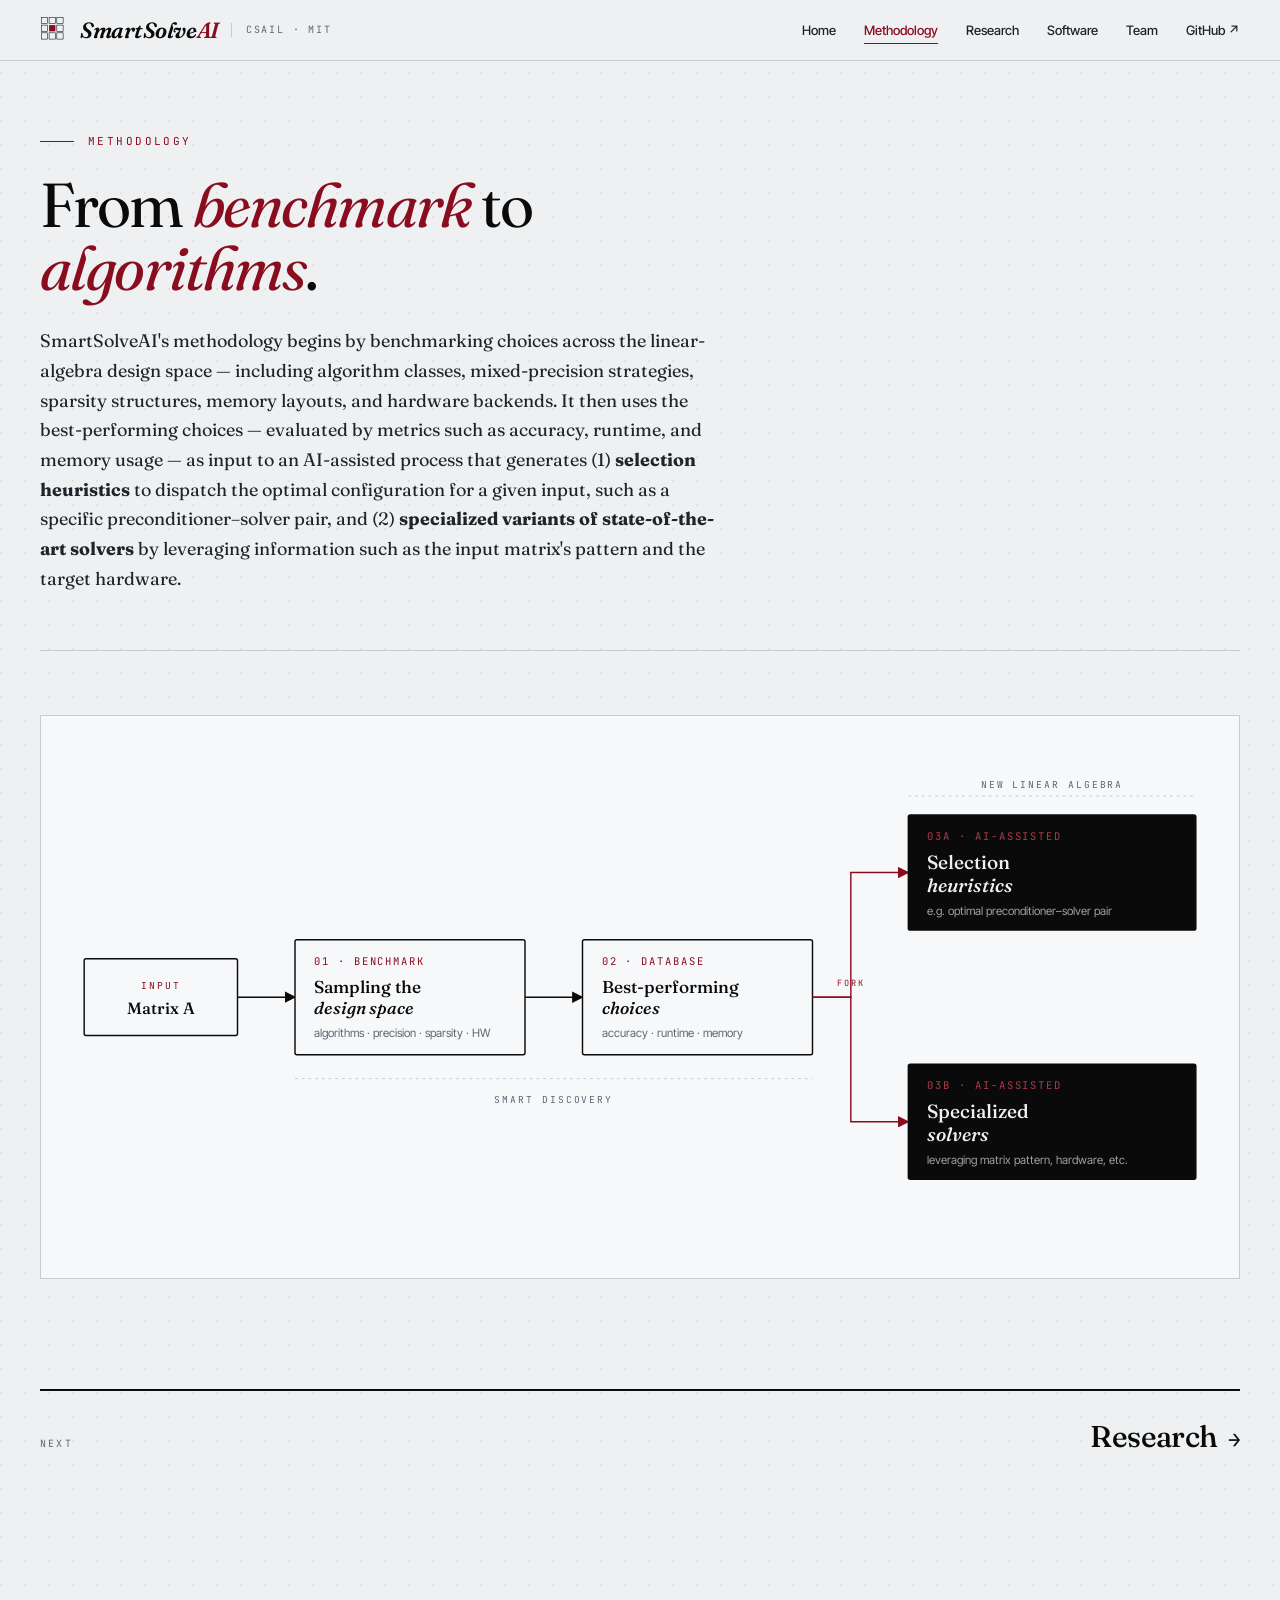
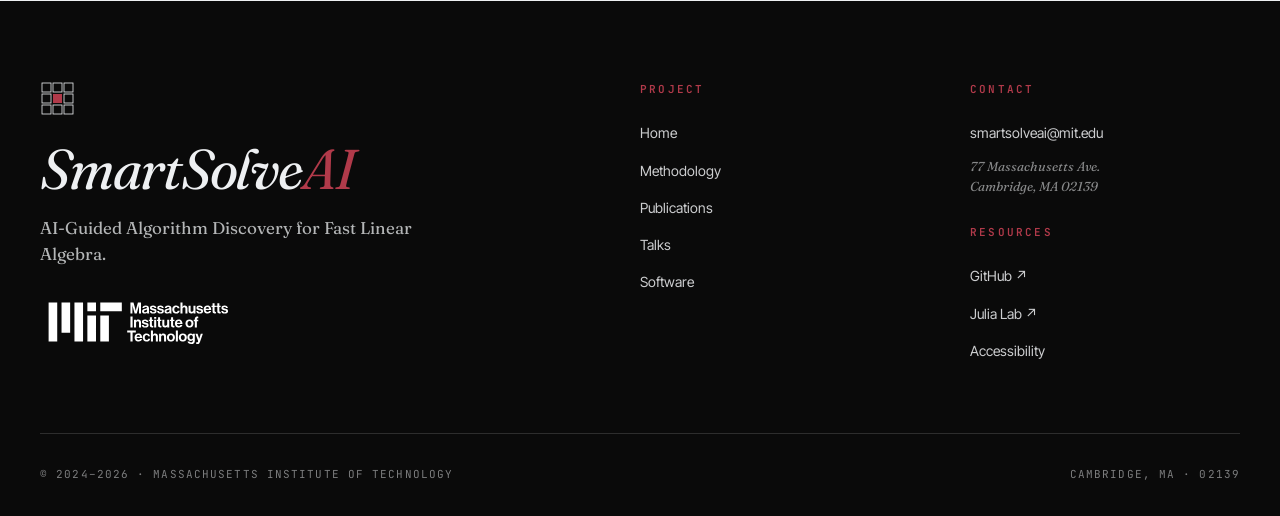
==== commit f2f7c72f: "Footer: name the first Project link Home, not Designer The top nav calls the home page Home while th" ====
--- a/methodology.html
+++ b/methodology.html
@@ -216,7 +216,7 @@
       <div class="footer-col">
         <h2 class="footer-head">Project</h2>
         <ul>
-          <li><a href="index.html#designer">Designer</a></li>
+          <li><a href="index.html">Home</a></li>
           <li><a href="methodology.html">Methodology</a></li>
           <li><a href="research.html#publications">Publications</a></li>
           <li><a href="research.html#talks">Talks</a></li>
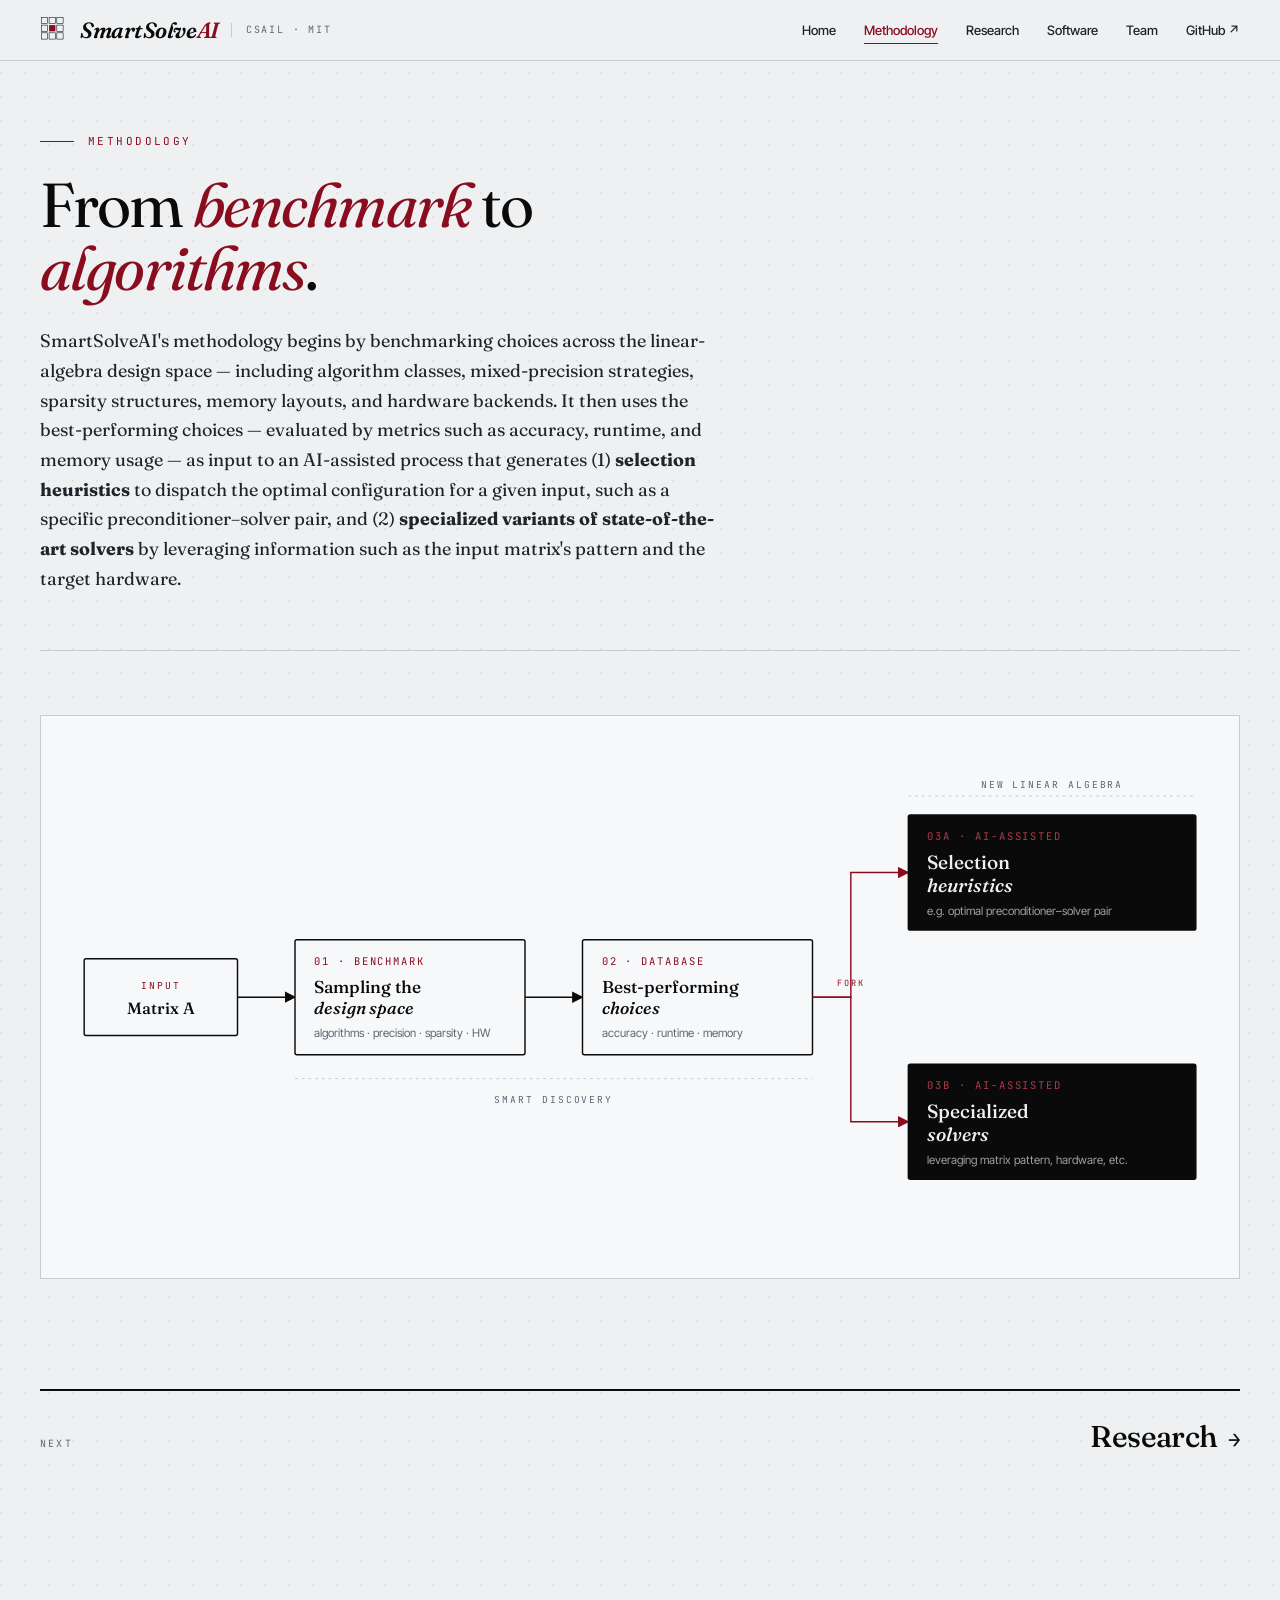
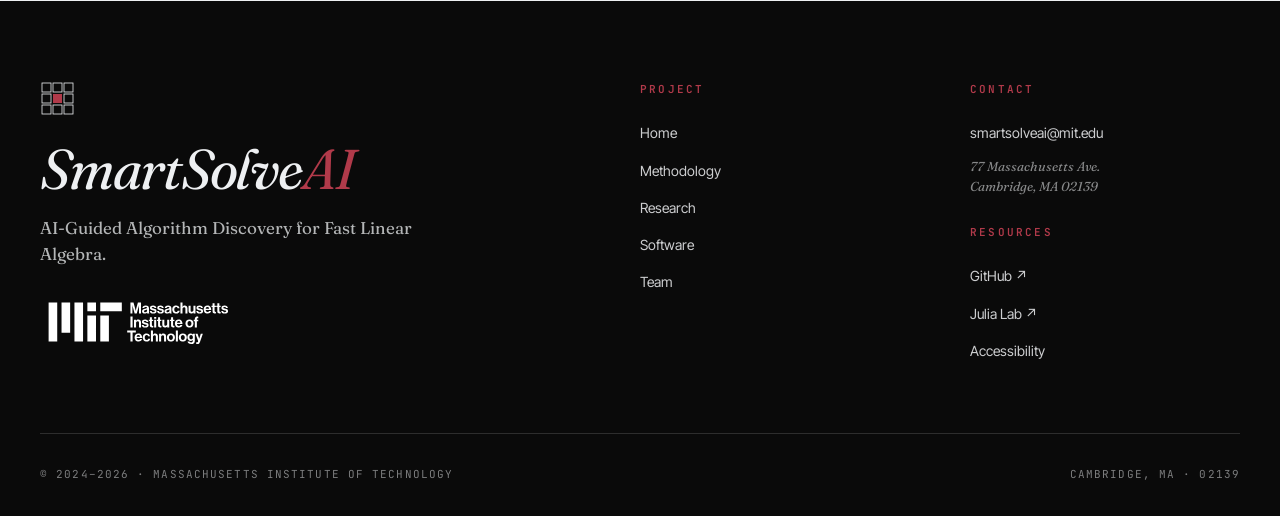
==== commit 2df7987d: "Footer: mirror the top nav exactly The footer listed Publications and Talks where the nav calls that" ====
--- a/methodology.html
+++ b/methodology.html
@@ -218,9 +218,9 @@
         <ul>
           <li><a href="index.html">Home</a></li>
           <li><a href="methodology.html">Methodology</a></li>
-          <li><a href="research.html#publications">Publications</a></li>
-          <li><a href="research.html#talks">Talks</a></li>
+          <li><a href="research.html">Research</a></li>
           <li><a href="software.html">Software</a></li>
+          <li><a href="team.html">Team</a></li>
         </ul>
       </div>
       <div class="footer-col">
